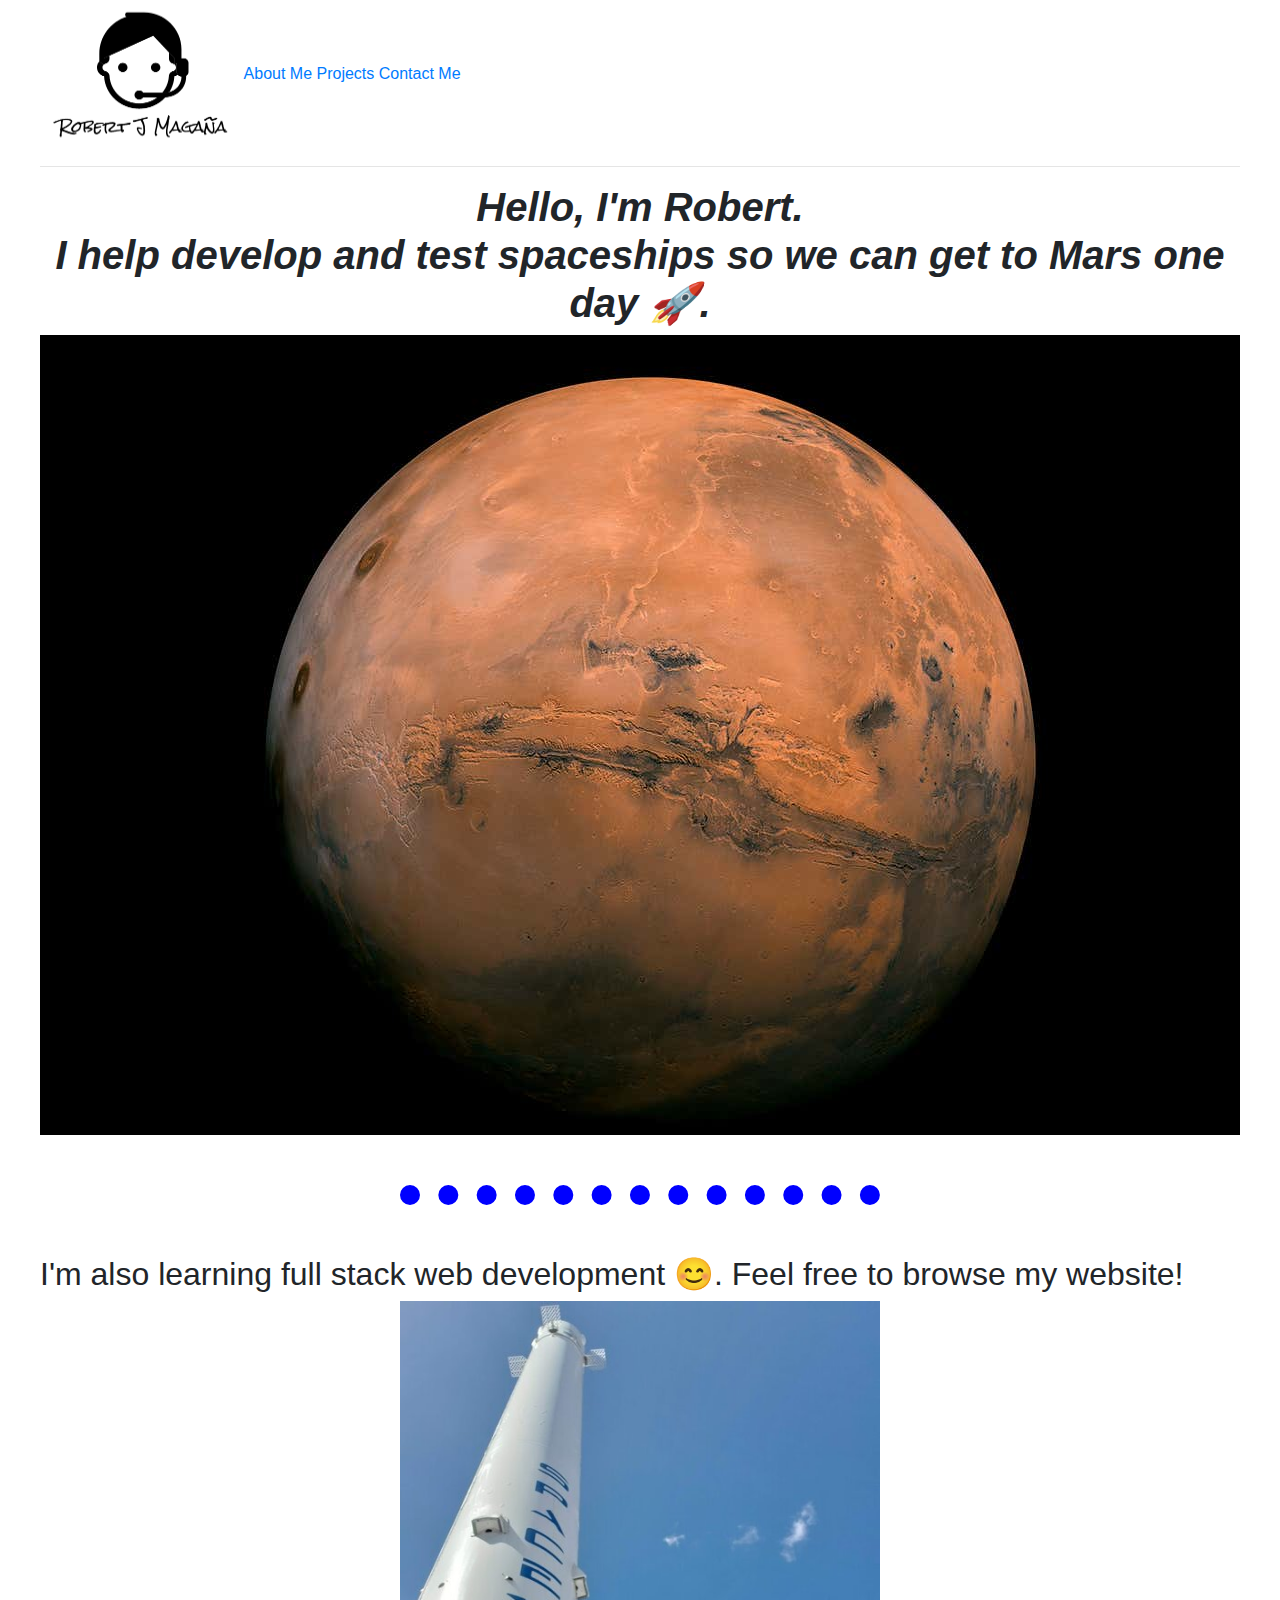
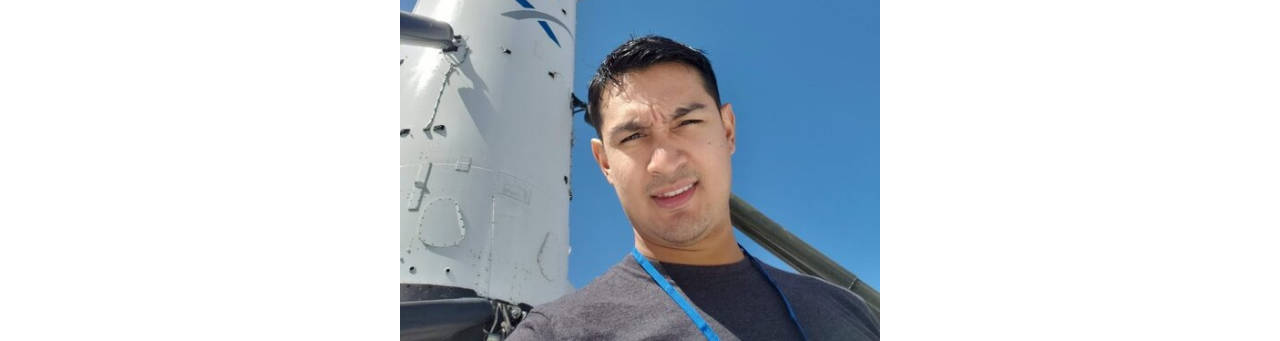
==== index.html @ 6c882f17 "Added new classes for center text and images" ====
<!DOCTYPE html>
<html lang="en" dir="ltr">

<head>
  <meta charset="utf-8">
  <title>Robert's Portfolio</title>
  <link rel="stylesheet" href="https://stackpath.bootstrapcdn.com/bootstrap/4.5.2/css/bootstrap.min.css"
    integrity="sha384-JcKb8q3iqJ61gNV9KGb8thSsNjpSL0n8PARn9HuZOnIxN0hoP+VmmDGMN5t9UJ0Z" crossorigin="anonymous">
  <link rel="stylesheet" type="text/css" href="styles.css">
</head>

<body style="justify-content: center; display: flex; "></body>

<div style="margin: 0, auto; max-width: 1200px;">


  <div class='nav-brand'>
    <a href='index.html'> <img src='Pictures/Logo.png' alt='Official logo' width='200px' height='150px'> </a>
    <a href="about-me.html">About Me</a>
    <a href="projects.html">Projects</a>
    <a href="contact-me.html">Contact Me</a>
    <hr>
  </div>

  <h1 class="centerTXT"><em><strong>Hello, I'm Robert. <br> I help develop and test spaceships so we can get to Mars one day
        🚀.</strong></em></h1>
  <img src="Pictures/index-pic-1.jpg" alt="Picture of the planet Mars" />
  <hr class="dotted-hr">
  <h2>I'm also learning full stack web development 😊. Feel free to browse my website!</h2>
  <img class="centerIMG" src="Pictures/rsz_1about-me-1.jpg" alt="Picture of Robert" />

</div>
</body>

</html>



<!--     style="justify-content: center; display: flex;"
---- styles.css ----
.dotted-hr {
    border-style: none;
    border-top-style: dotted;
    border-color: blue;
    border-width: 20px;
    width: 40%;
    margin-top: 50px;
    margin-bottom: 50px;
  }

  .centerIMG {
    display: block;
    margin-left: auto;
    margin-right: auto;
    width: 40%;
  }

  .centerTXT {
    text-align: center;
    border: none;
  }
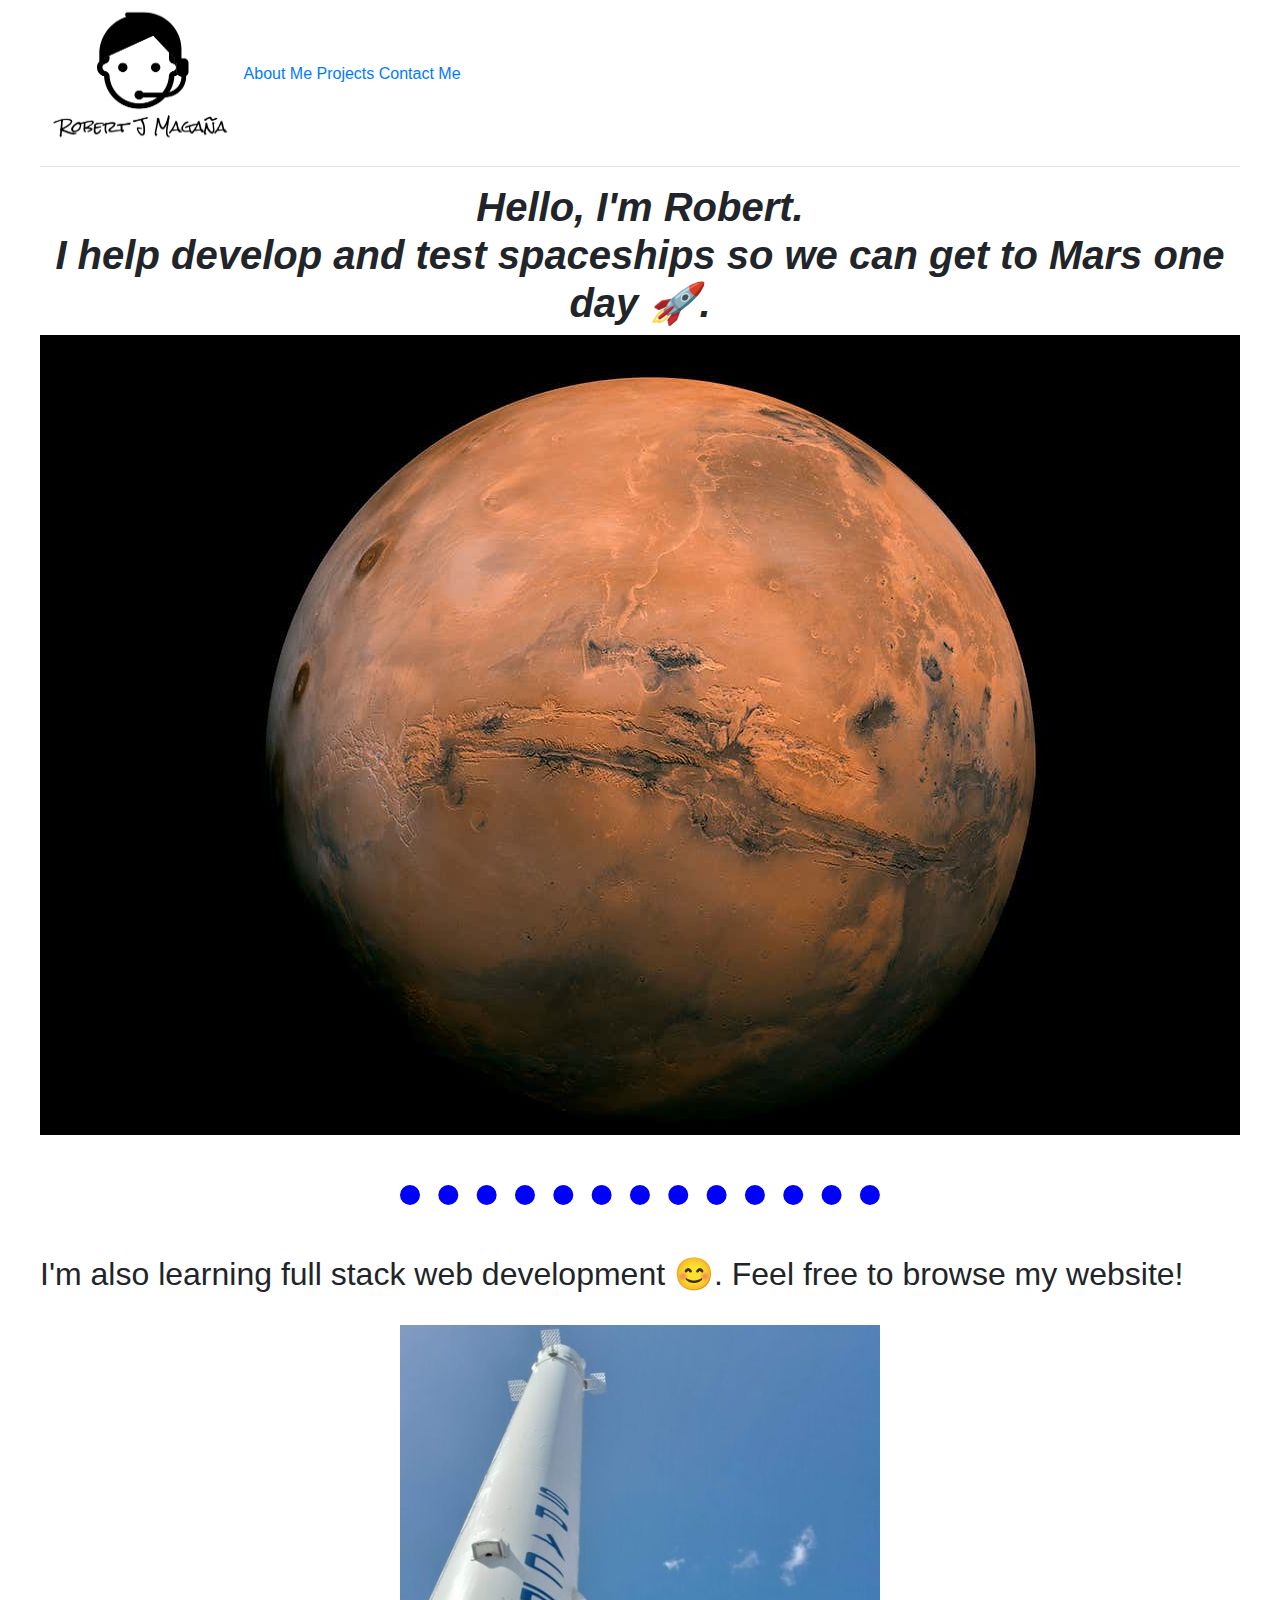
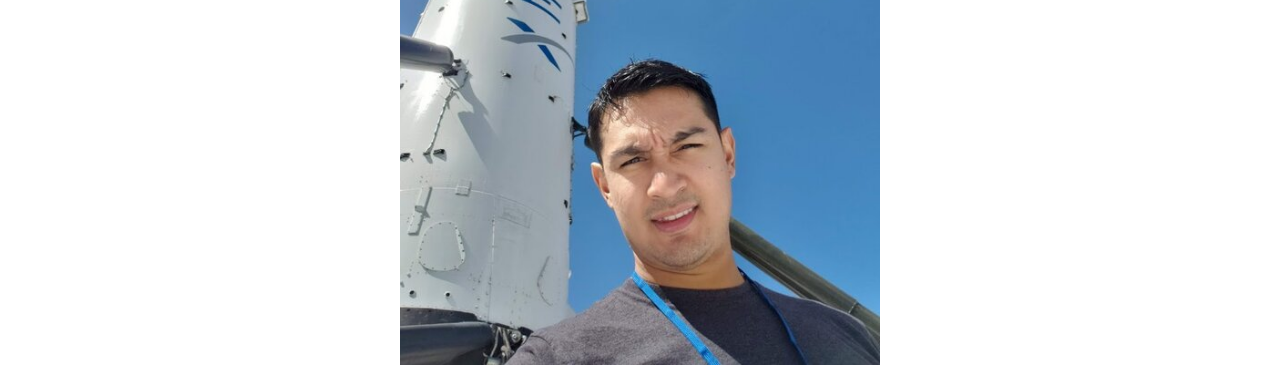
==== commit d40b2616: "Updated Content in Projects Page" ====
--- a/index.html
+++ b/index.html
@@ -27,6 +27,7 @@
   <img src="Pictures/index-pic-1.jpg" alt="Picture of the planet Mars" />
   <hr class="dotted-hr">
   <h2>I'm also learning full stack web development 😊. Feel free to browse my website!</h2>
+  <br>
   <img class="centerIMG" src="Pictures/rsz_1about-me-1.jpg" alt="Picture of Robert" />
 
 </div>
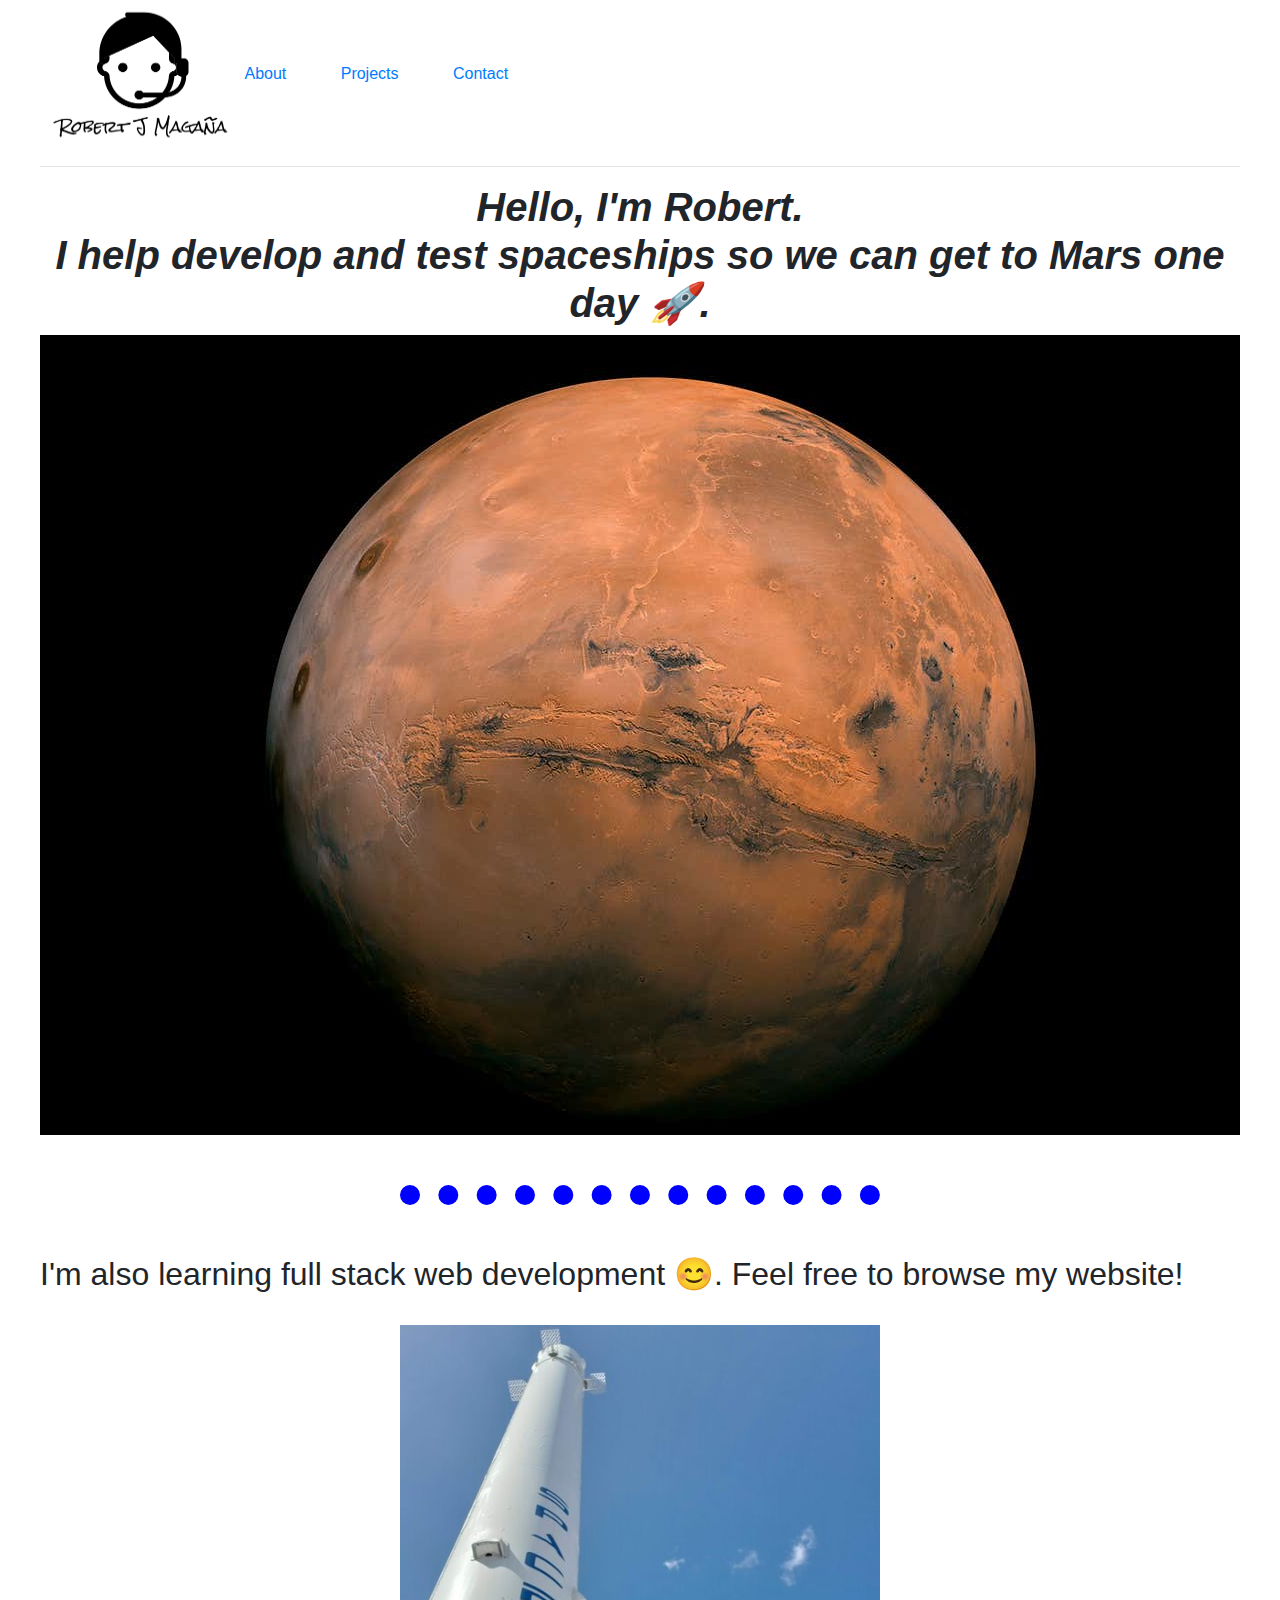
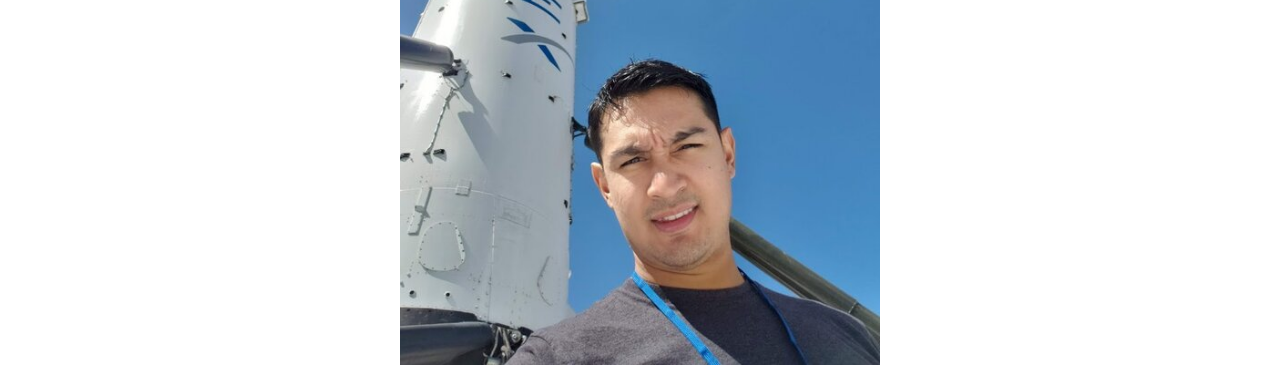
==== commit f6e73480: "Added favicon and more images" ====
--- a/index.html
+++ b/index.html
@@ -7,6 +7,7 @@
   <link rel="stylesheet" href="https://stackpath.bootstrapcdn.com/bootstrap/4.5.2/css/bootstrap.min.css"
     integrity="sha384-JcKb8q3iqJ61gNV9KGb8thSsNjpSL0n8PARn9HuZOnIxN0hoP+VmmDGMN5t9UJ0Z" crossorigin="anonymous">
   <link rel="stylesheet" type="text/css" href="styles.css">
+  <link rel="icon" href="favicon.ico">
 </head>
 
 <body style="justify-content: center; display: flex; "></body>
@@ -16,14 +17,14 @@
 
   <div class='nav-brand'>
     <a href='index.html'> <img src='Pictures/Logo.png' alt='Official logo' width='200px' height='150px'> </a>
-    <a href="about-me.html">About Me</a>
-    <a href="projects.html">Projects</a>
-    <a href="contact-me.html">Contact Me</a>
+    <a class="spaceTXT"  href="about-me.html">About </a>
+    <a class="spaceTXT"  href="projects.html">Projects </a>
+    <a class="spaceTXT"  href="contact-me.html">Contact </a>
     <hr>
   </div>
 
-  <h1 class="centerTXT"><em><strong>Hello, I'm Robert. <br> I help develop and test spaceships so we can get to Mars one day
-        🚀.</strong></em></h1>
+  <h1 class="centerTXT"><em><strong>Hello, I'm Robert. <br> I help develop and test spaceships so we can get to Mars one
+        day 🚀.</strong></em></h1>
   <img src="Pictures/index-pic-1.jpg" alt="Picture of the planet Mars" />
   <hr class="dotted-hr">
   <h2>I'm also learning full stack web development 😊. Feel free to browse my website!</h2>
@@ -33,8 +34,4 @@
 </div>
 </body>
 
-</html>
-
-
-
-<!--     style="justify-content: center; display: flex;"+</html>--- a/styles.css
+++ b/styles.css
@@ -8,19 +8,26 @@
     margin-bottom: 50px;
   }
 
-  .centerIMG {
+.centerIMG {
     display: block;
     margin-left: auto;
     margin-right: auto;
     width: 40%;
   }
 
-  .centerTXT {
+.centerTXT {
     text-align: center;
     border: none;
   }
+
+.spaceTXT {
+    word-spacing: 50px;
+}
 
 
 
 
 
+
+
+
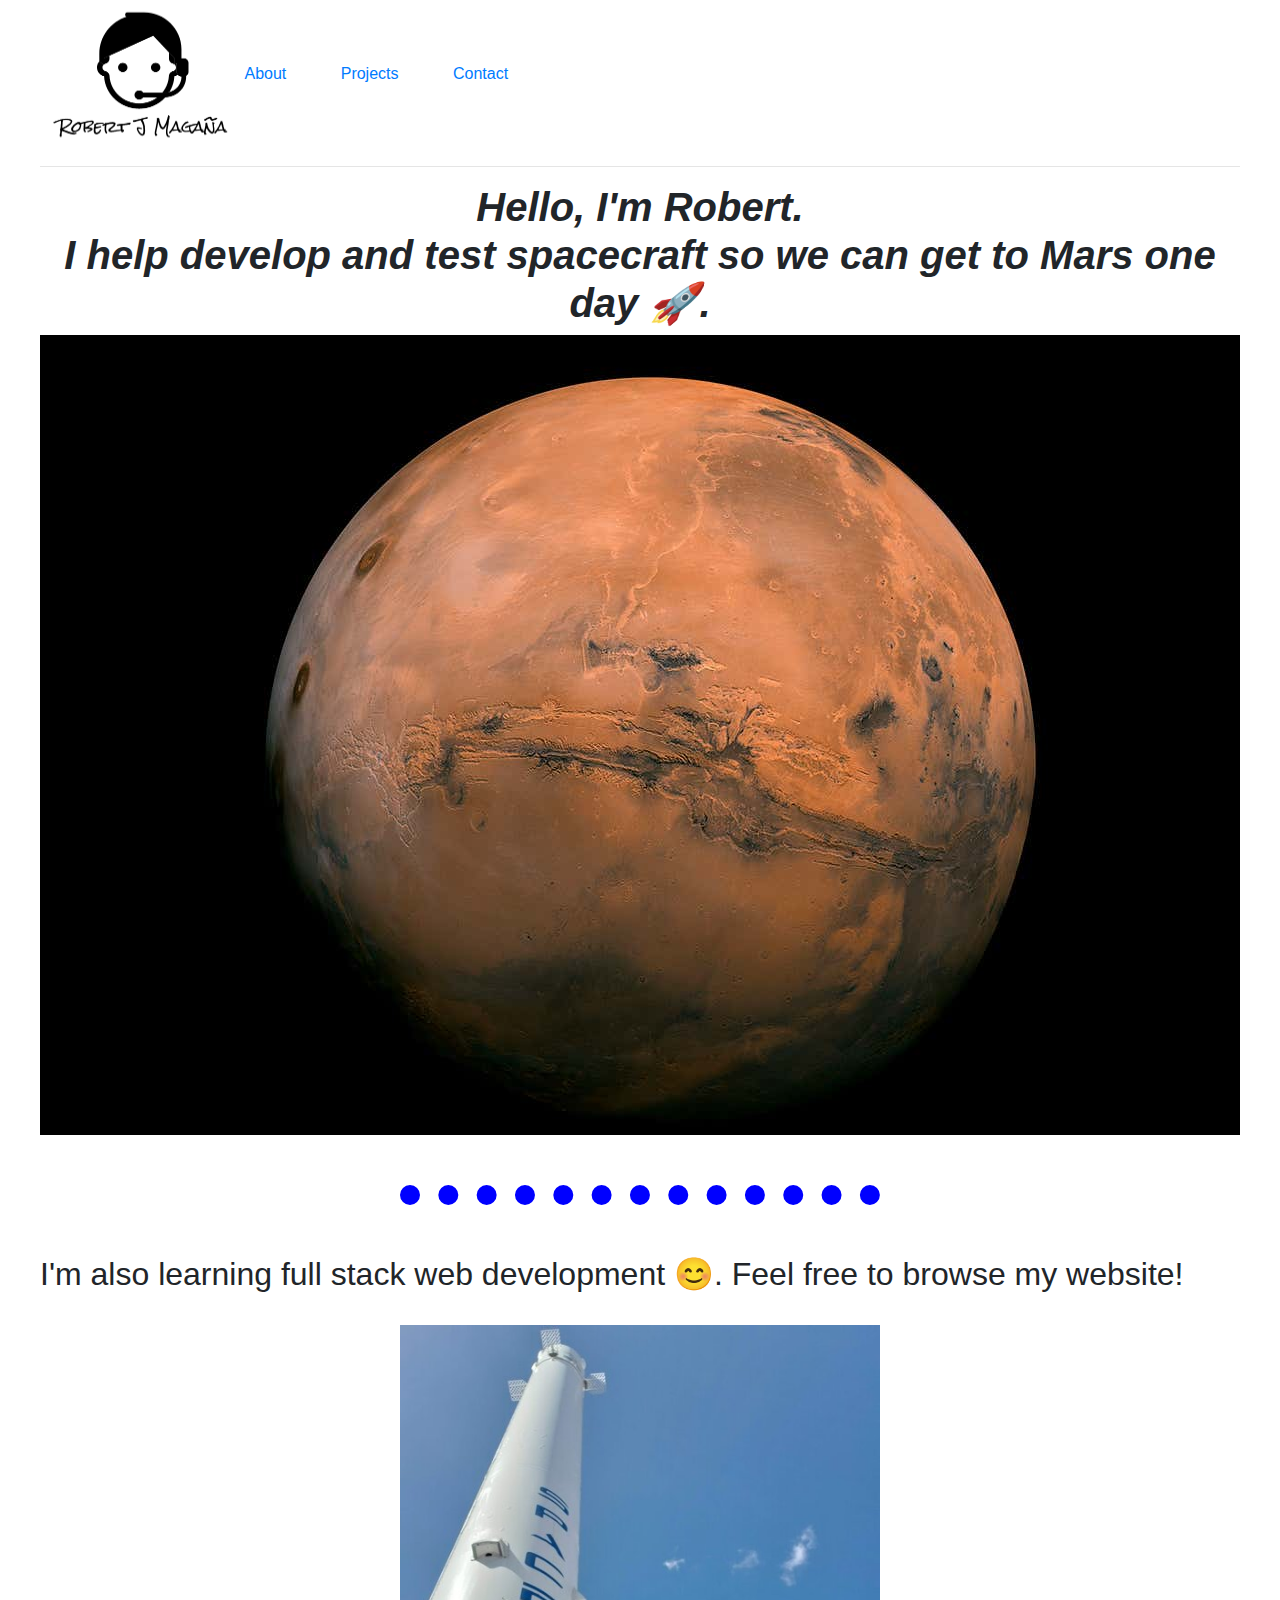
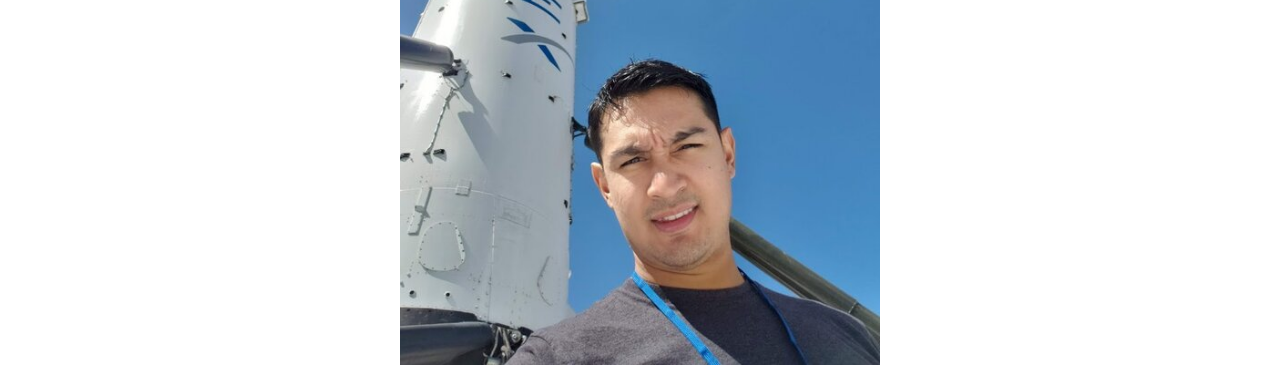
==== commit 7e3e43d3: "added spacing in nav bar buttons" ====
--- a/index.html
+++ b/index.html
@@ -23,7 +23,7 @@
     <hr>
   </div>
 
-  <h1 class="centerTXT"><em><strong>Hello, I'm Robert. <br> I help develop and test spaceships so we can get to Mars one
+  <h1 class="centerTXT"><em><strong>Hello, I'm Robert. <br> I help develop and test spacecraft so we can get to Mars one
         day 🚀.</strong></em></h1>
   <img src="Pictures/index-pic-1.jpg" alt="Picture of the planet Mars" />
   <hr class="dotted-hr">
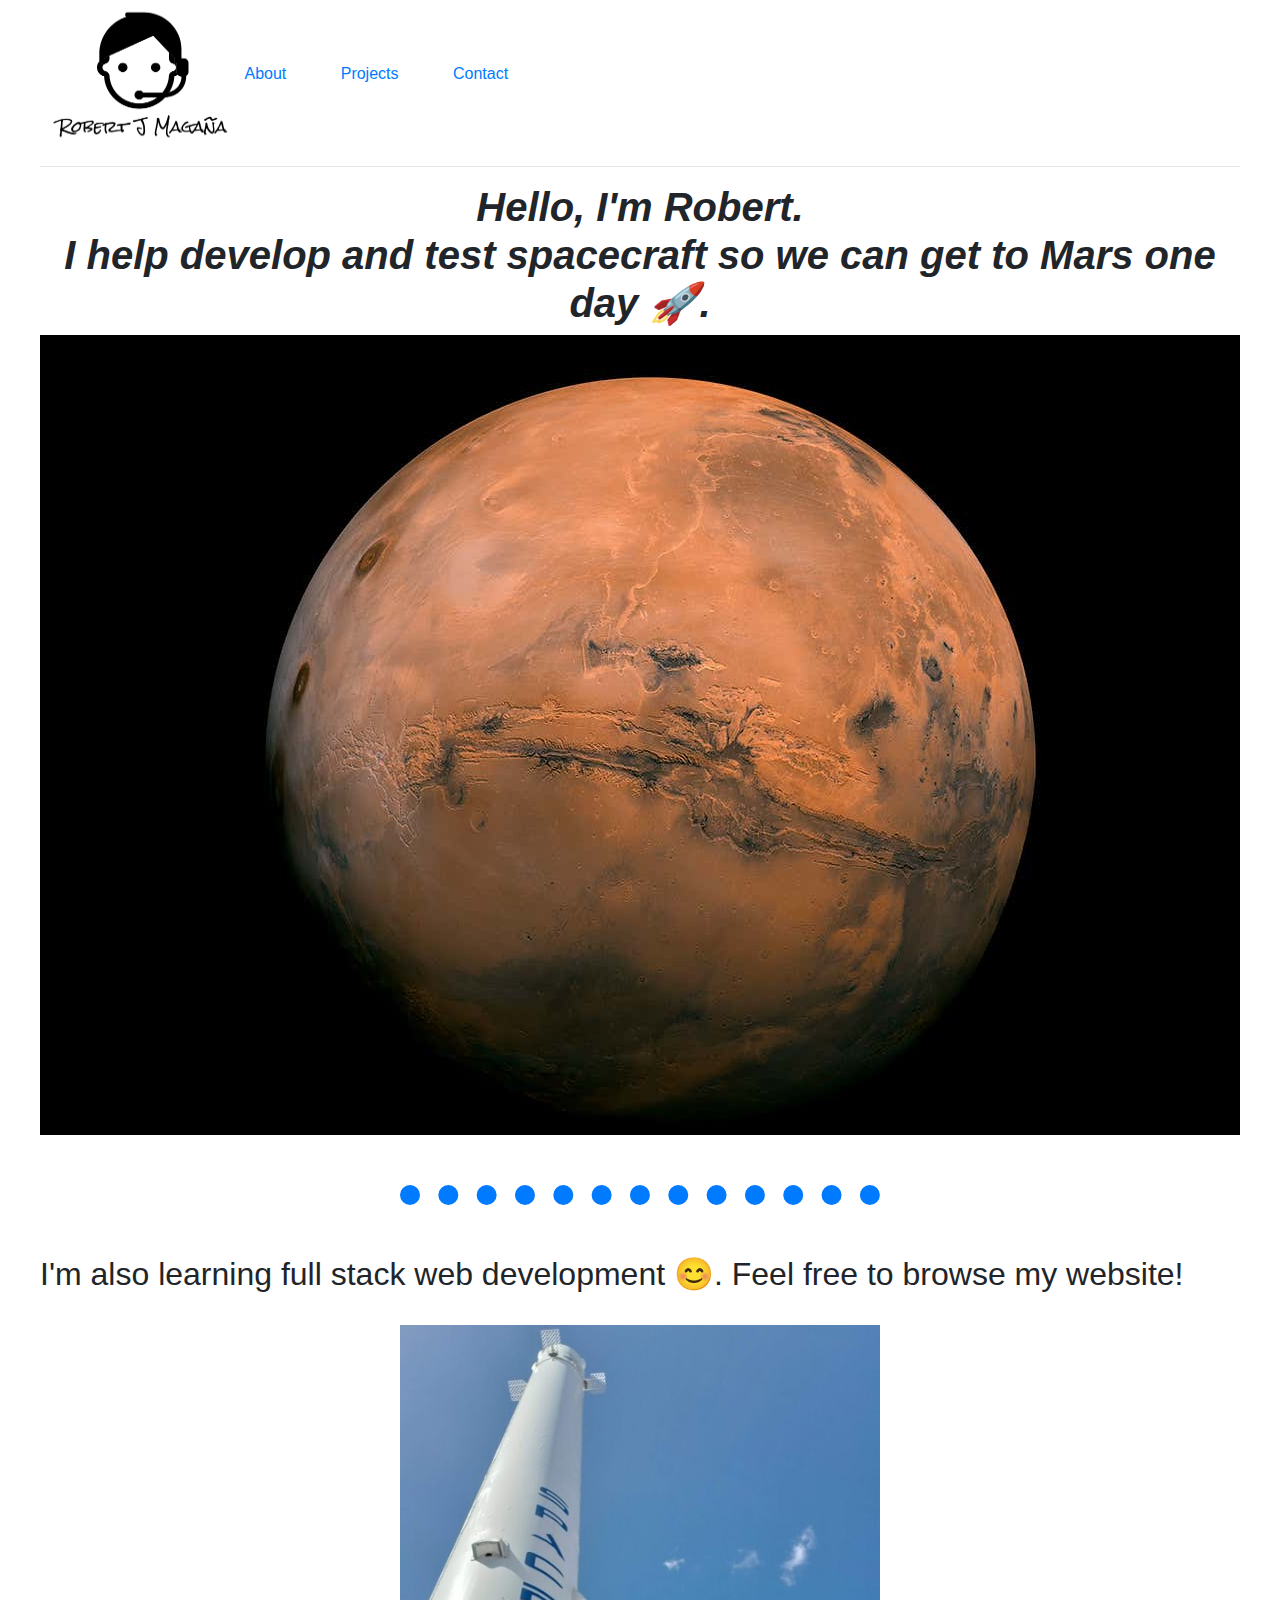
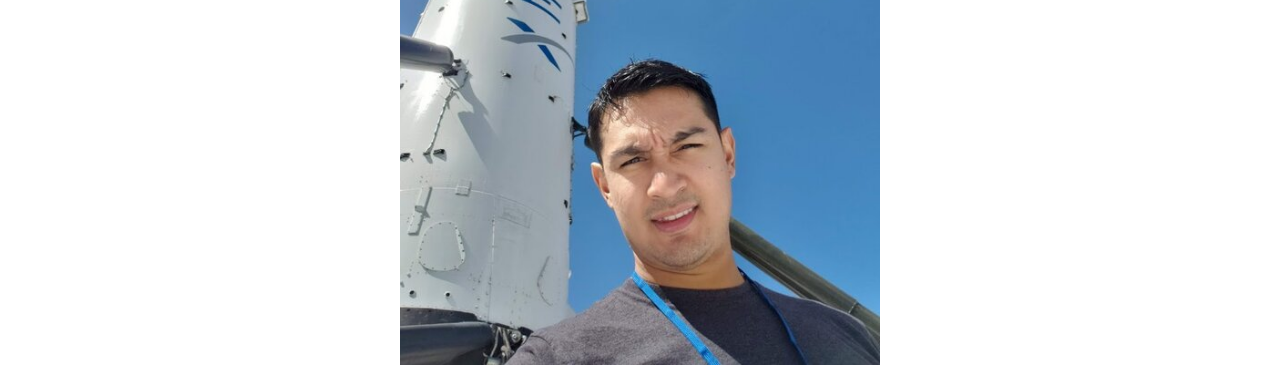
==== commit 2cd86950: "edited horizontal rule color" ====
--- a/index.html
+++ b/index.html
@@ -23,7 +23,8 @@
     <hr>
   </div>
 
-  <h1 class="centerTXT"><em><strong>Hello, I'm Robert. <br> I help develop and test spacecraft so we can get to Mars one
+  <h1 class="centerTXT"><em><strong>Hello, I'm Robert. <br> I help develop and test spacecraft
+     so we can get to Mars one
         day 🚀.</strong></em></h1>
   <img src="Pictures/index-pic-1.jpg" alt="Picture of the planet Mars" />
   <hr class="dotted-hr">
--- a/styles.css
+++ b/styles.css
@@ -1,7 +1,7 @@
 .dotted-hr {
     border-style: none;
     border-top-style: dotted;
-    border-color: blue;
+    border-color: #007bff;
     border-width: 20px;
     width: 40%;
     margin-top: 50px;
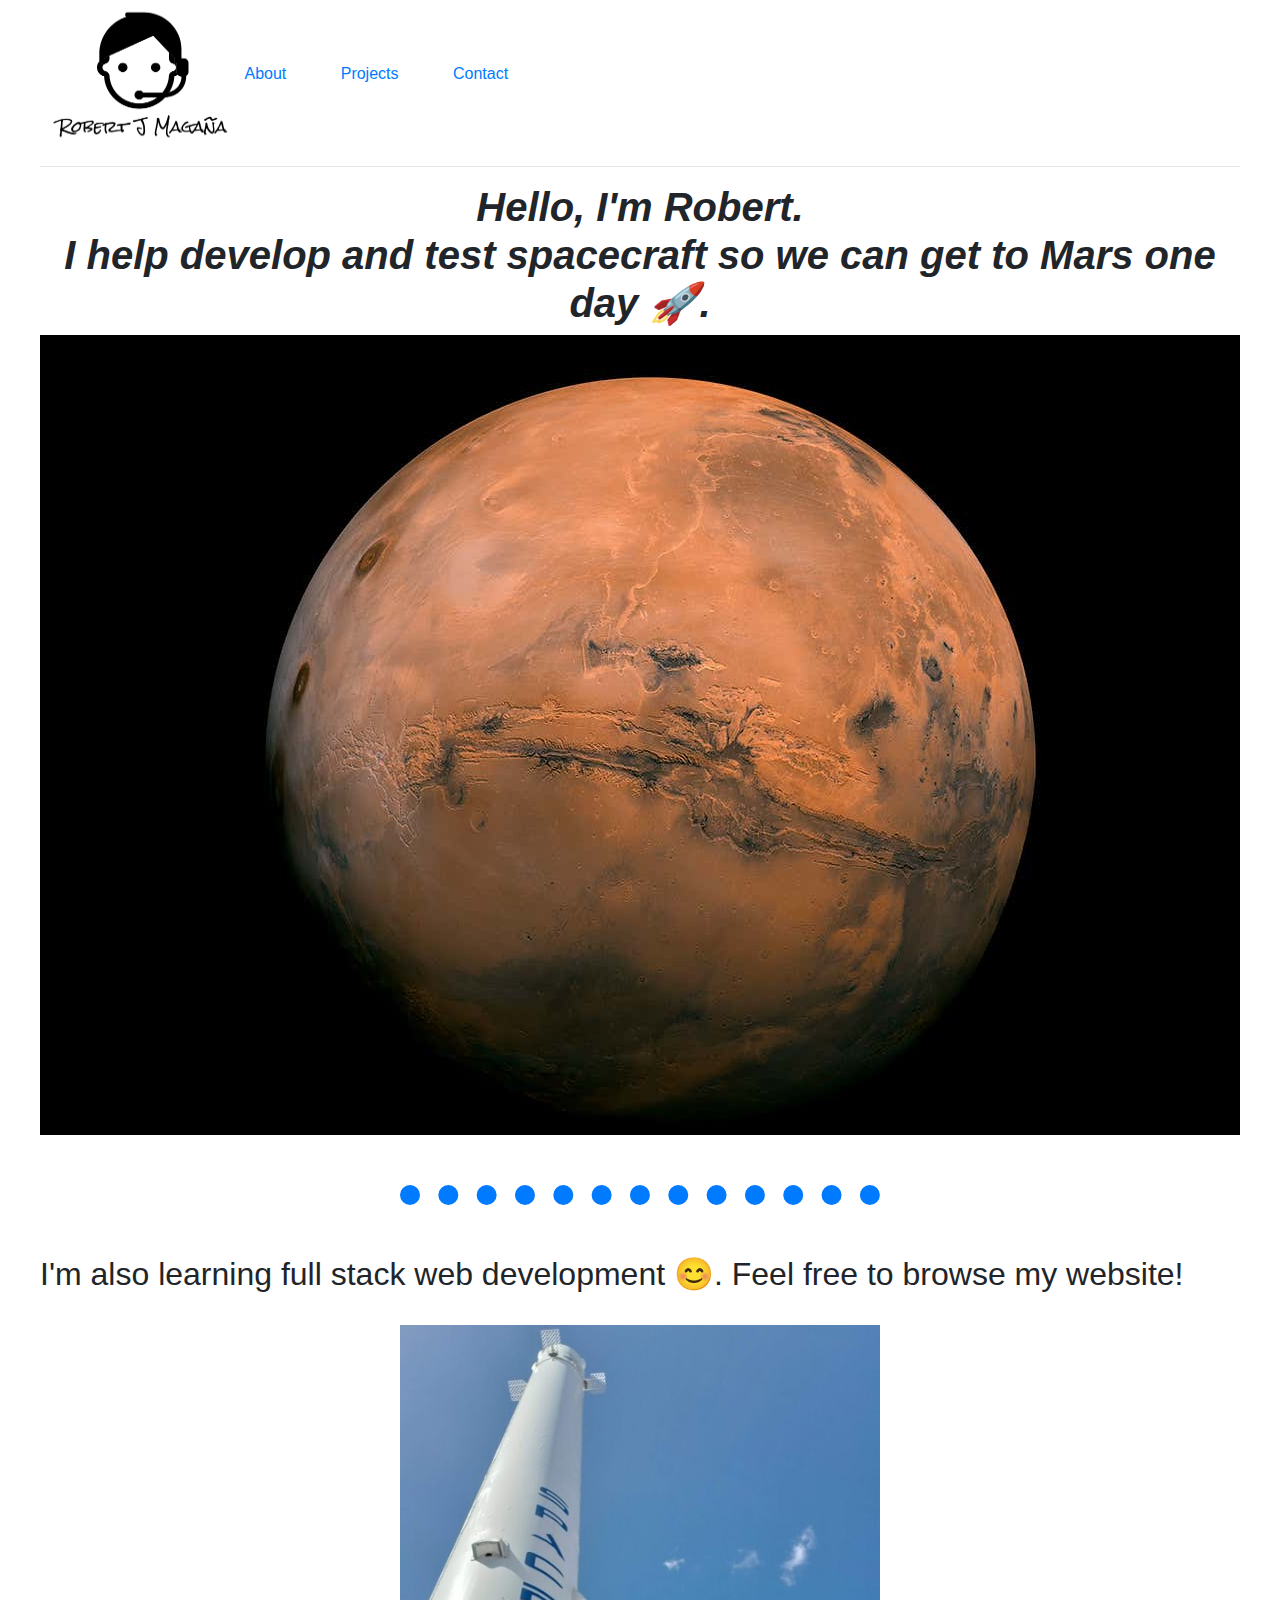
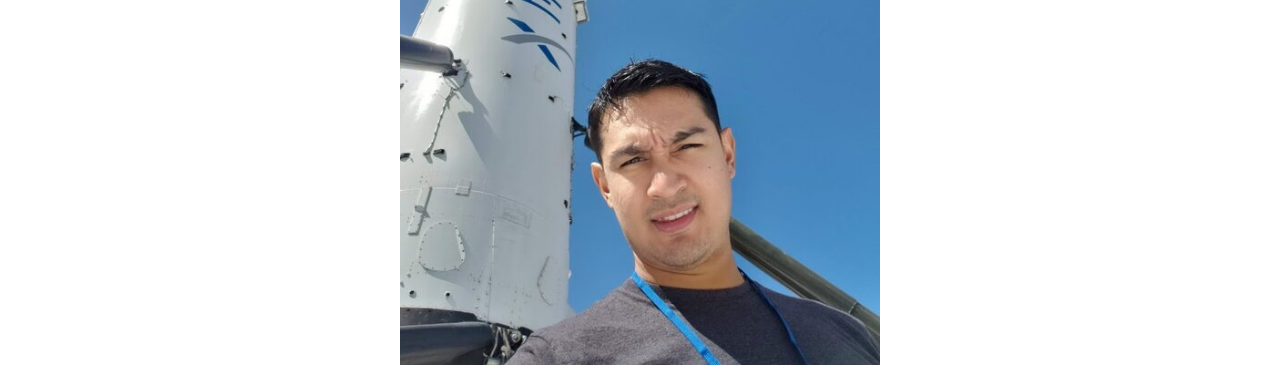
==== commit abc02e30: "Edited About me page and added hyperlinks to hobbies" ====
--- a/index.html
+++ b/index.html
@@ -12,27 +12,29 @@
 
 <body style="justify-content: center; display: flex; "></body>
 
-<div style="margin: 0, auto; max-width: 1200px;">
+  <div style="margin: 0, auto; max-width: 1200px;">
 
 
-  <div class='nav-brand'>
-    <a href='index.html'> <img src='Pictures/Logo.png' alt='Official logo' width='200px' height='150px'> </a>
-    <a class="spaceTXT"  href="about-me.html">About </a>
-    <a class="spaceTXT"  href="projects.html">Projects </a>
-    <a class="spaceTXT"  href="contact-me.html">Contact </a>
-    <hr>
+    <div class='nav-brand'>
+      <a href='index.html'> <img src='Pictures/Logo.png' alt='Official logo' width='200px' height='150px'> </a>
+      <a class="spaceTXT"  href="about-me.html">About </a>
+      <a class="spaceTXT"  href="projects.html">Projects </a>
+      <a class="spaceTXT"  href="contact-me.html">Contact </a>
+      <hr>
+    </div>
+
+    <h1 class="centerTXT"><em><strong>Hello, I'm Robert. <br> I help develop and test spacecraft
+      so we can get to Mars one
+          day 🚀.</strong></em></h1>
+    <img src="Pictures/index-pic-1.jpg" alt="Picture of the planet Mars" />
+    <hr class="dotted-hr">
+    <h2>I'm also learning full stack web development 😊. Feel free to browse my website!</h2>
+    <br>
+    <img class="centerIMG" src="Pictures/rsz_1about-me-1.jpg" alt="Picture of Robert" />
+    <br>
+
   </div>
 
-  <h1 class="centerTXT"><em><strong>Hello, I'm Robert. <br> I help develop and test spacecraft
-     so we can get to Mars one
-        day 🚀.</strong></em></h1>
-  <img src="Pictures/index-pic-1.jpg" alt="Picture of the planet Mars" />
-  <hr class="dotted-hr">
-  <h2>I'm also learning full stack web development 😊. Feel free to browse my website!</h2>
-  <br>
-  <img class="centerIMG" src="Pictures/rsz_1about-me-1.jpg" alt="Picture of Robert" />
-
-</div>
 </body>
 
 </html>--- a/styles.css
+++ b/styles.css
@@ -20,8 +20,34 @@
     border: none;
   }
 
+.projectPlaceholderTXT {
+    text-align:right;
+    margin-top: 130px;
+    margin-bottom: 50px;
+}
+
 .spaceTXT {
     word-spacing: 50px;
+}
+
+.floatLeft {
+    border-color: black;
+    border-style: solid;
+    float: left;
+    margin-top: 10px;
+    margin-bottom: 20px;
+  }
+
+  .floatRight {
+    float: right;
+    margin-top: 20px;
+    margin-bottom: 0px;
+  }
+
+.alignTXTLeft {
+    text-align: left;
+    margin-top: 150px;
+    margin-bottom: 20px;
 }
 
 
